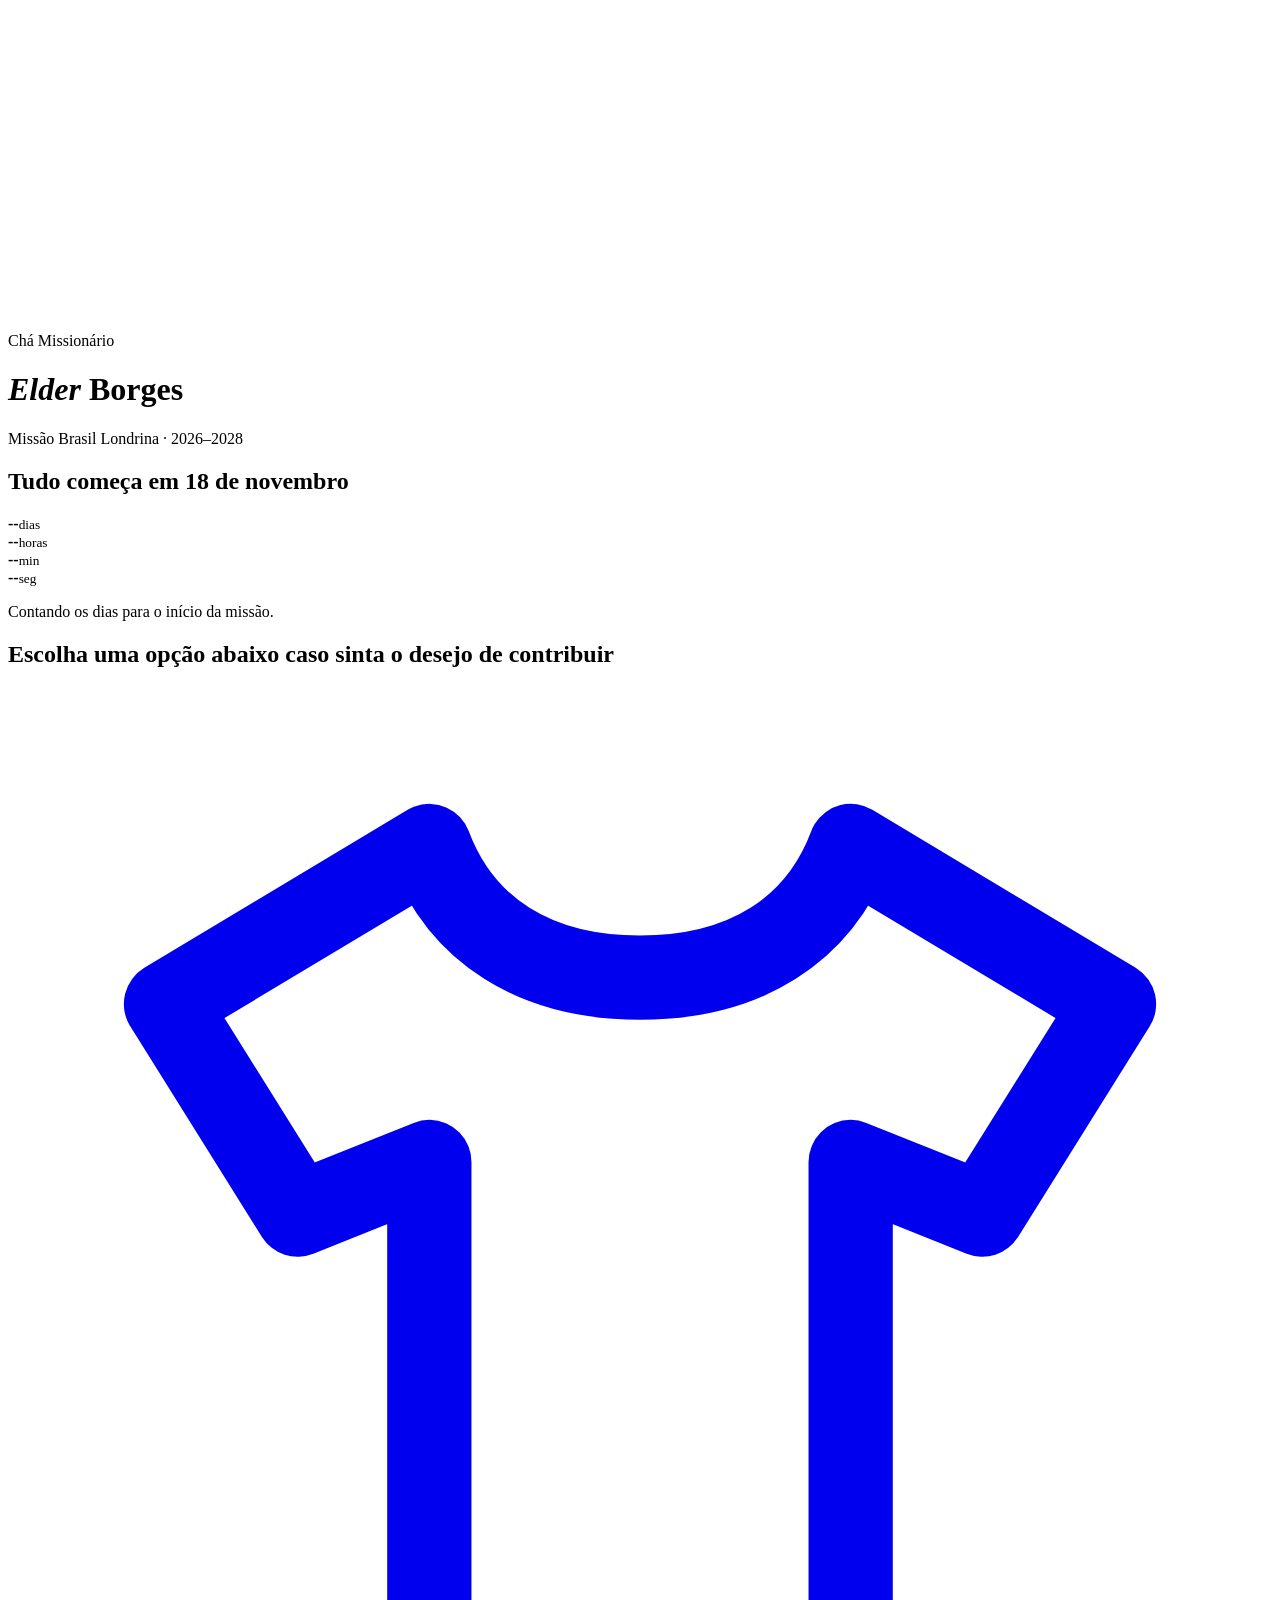
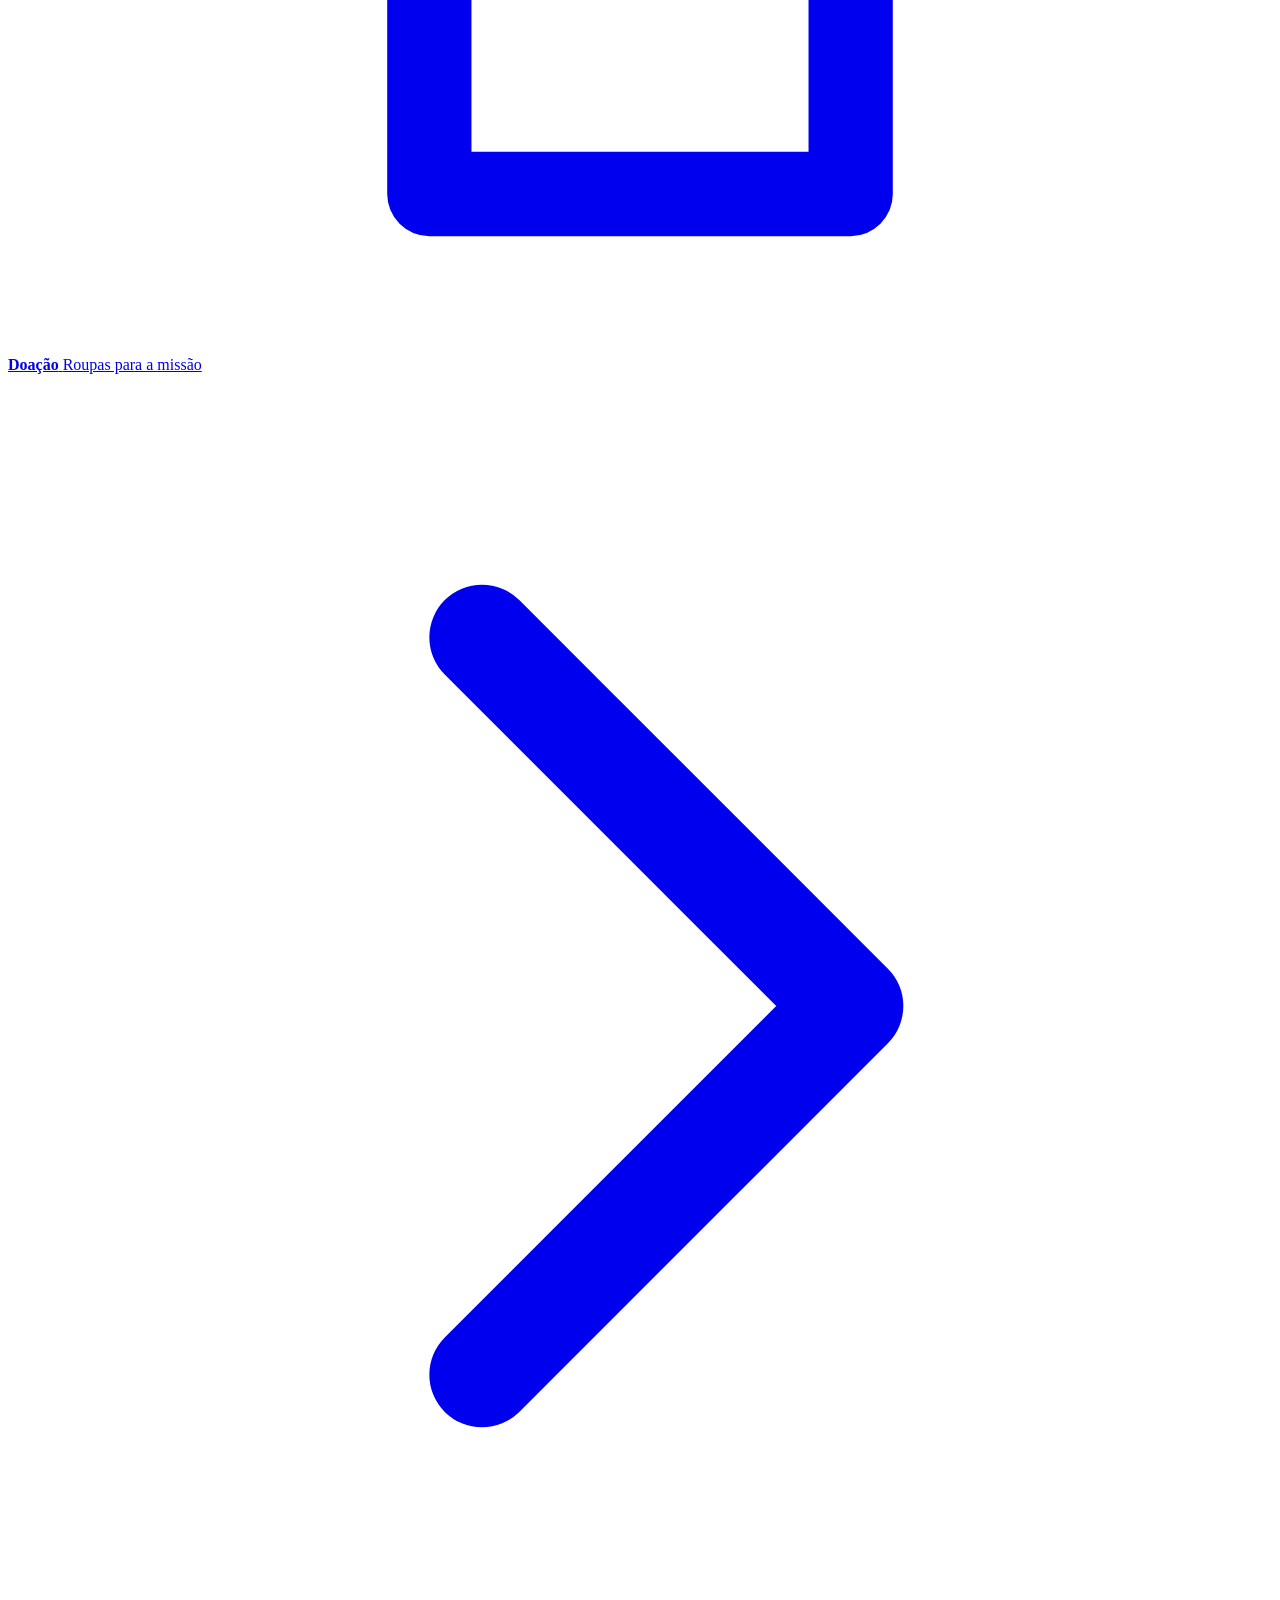
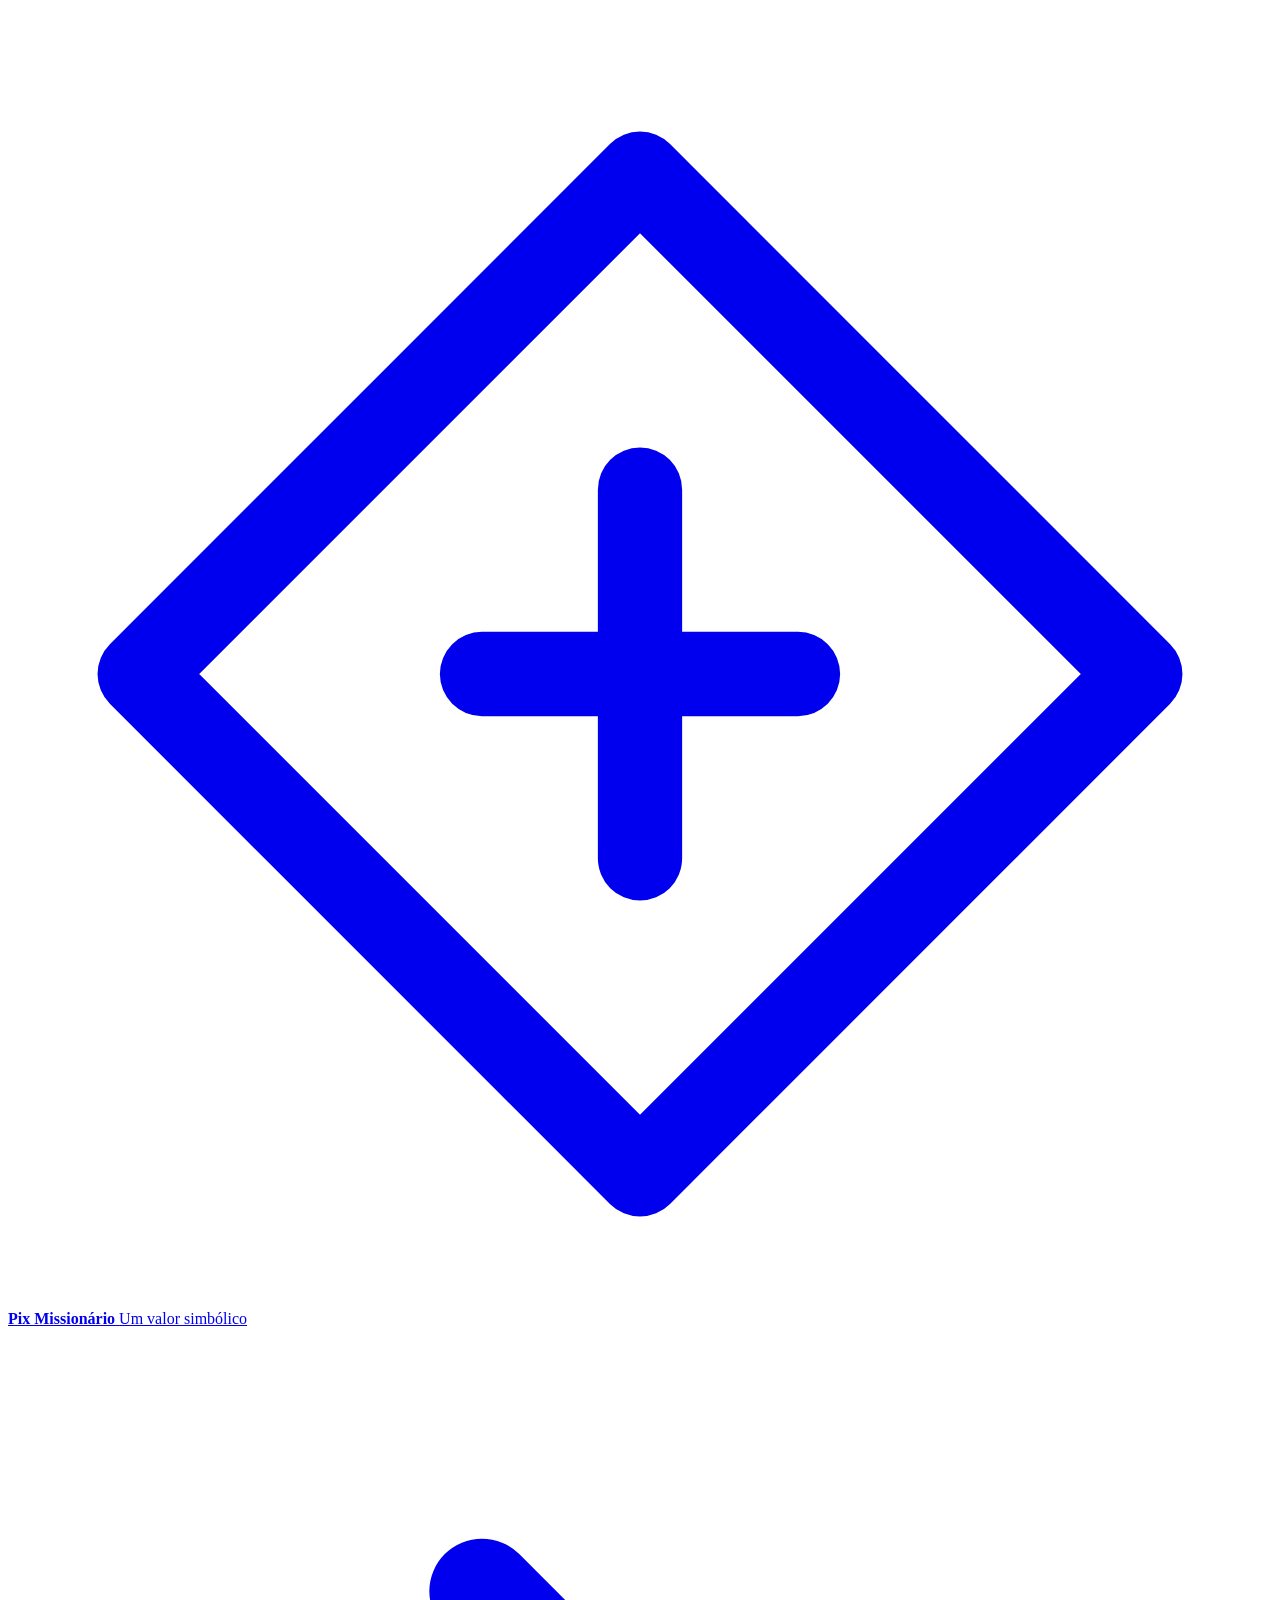
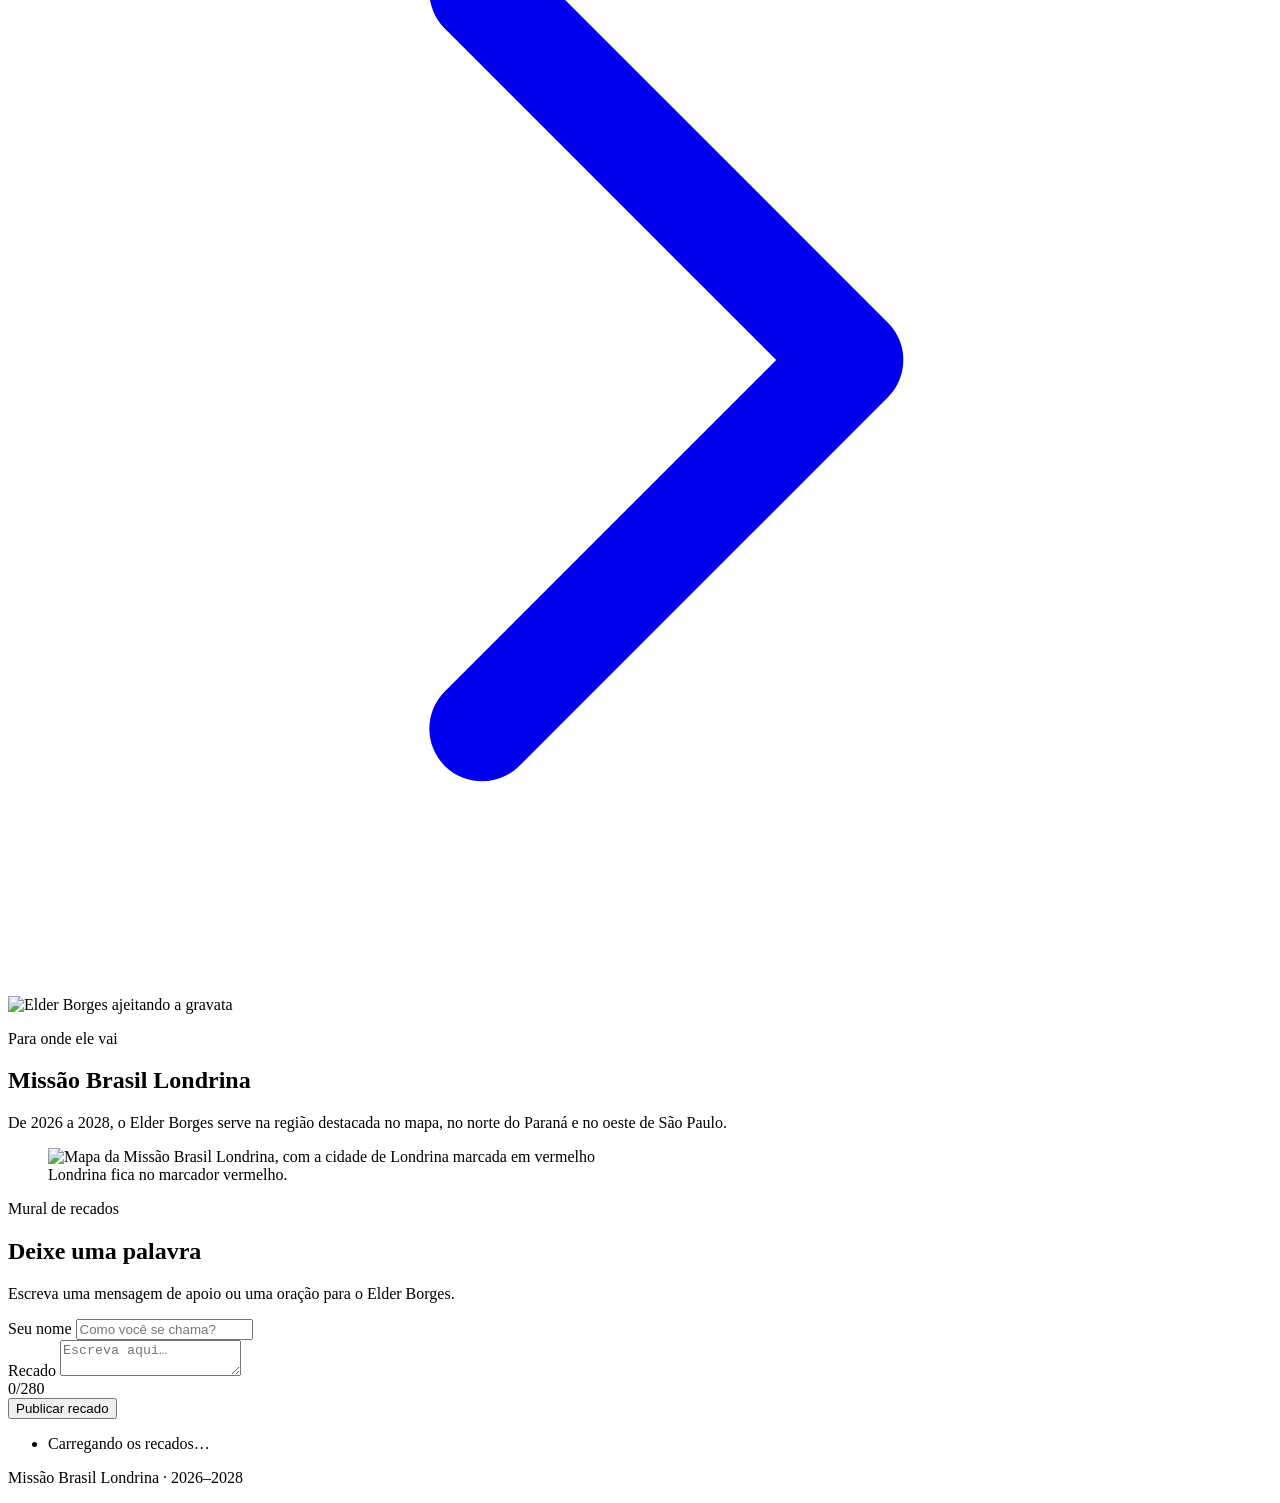
==== index.html @ 5feaba13 "Add files via upload" ====
<!doctype html>
<html lang="pt-BR">
<head>
<meta charset="utf-8">
<meta name="viewport" content="width=device-width, initial-scale=1, viewport-fit=cover">
<meta name="theme-color" content="#050918">
<meta name="description" content="Chá Missionário do Elder Borges — Missão Brasil Londrina 2026–2028.">
<title>Chá Missionário do Elder Borges</title>
<link rel="preconnect" href="https://fonts.googleapis.com">
<link rel="preconnect" href="https://fonts.gstatic.com" crossorigin>
<link href="https://fonts.googleapis.com/css2?family=Cormorant+Garamond:ital,wght@0,500;0,600;0,700;1,500;1,600&family=Figtree:wght@400;600;700&display=swap" rel="stylesheet">
<link rel="stylesheet" href="css/style.css">
</head>
<body>
<canvas id="ceu" aria-hidden="true"></canvas>

<main class="tela">

  <header class="heroi">
    <canvas id="globo" aria-hidden="true"></canvas>
    <div class="heroi-texto">
      <p class="eyebrow">Chá Missionário</p>
      <h1><em>Elder</em> <span>Borges</span></h1>
      <p class="sub">Missão Brasil Londrina · 2026–2028</p>
    </div>
  </header>

  <section class="cartao contagem" aria-labelledby="t-contagem">
    <h2 id="t-contagem">Tudo começa em 18 de novembro</h2>
    <div class="relogio" role="timer" aria-live="off">
      <div><b id="c-dias">--</b><small>dias</small></div>
      <div><b id="c-horas">--</b><small>horas</small></div>
      <div><b id="c-min">--</b><small>min</small></div>
      <div><b id="c-seg">--</b><small>seg</small></div>
    </div>
    <p id="c-msg">Contando os dias para o início da missão.</p>
  </section>

  <section class="escolha" aria-labelledby="t-escolha">
    <h2 class="chamada" id="t-escolha">Escolha uma opção abaixo caso sinta o desejo de contribuir</h2>

    <a class="opcao" href="doacao.html">
      <span class="icone" aria-hidden="true">
        <svg viewBox="0 0 24 24" fill="none" stroke="currentColor" stroke-width="1.6" stroke-linecap="round" stroke-linejoin="round"><path d="M8 3 3 6l2.5 4L8 9v12h8V9l2.5 1L21 6l-5-3c-.6 1.6-2 2.5-4 2.5S8.6 4.6 8 3z"/></svg>
      </span>
      <span>
        <strong>Doação</strong>
        <span class="sub">Roupas para a missão</span>
      </span>
      <svg class="seta" viewBox="0 0 24 24" fill="none" stroke="currentColor" stroke-width="2" stroke-linecap="round" stroke-linejoin="round" aria-hidden="true"><path d="m9 5 7 7-7 7"/></svg>
    </a>

    <a class="opcao" href="pix.html">
      <span class="icone" aria-hidden="true">
        <svg viewBox="0 0 24 24" fill="none" stroke="currentColor" stroke-width="1.6" stroke-linecap="round" stroke-linejoin="round"><path d="M12 2.5 21.5 12 12 21.5 2.5 12z"/><path d="M12 8.5v7M9 12h6"/></svg>
      </span>
      <span>
        <strong>Pix Missionário</strong>
        <span class="sub">Um valor simbólico</span>
      </span>
      <svg class="seta" viewBox="0 0 24 24" fill="none" stroke="currentColor" stroke-width="2" stroke-linecap="round" stroke-linejoin="round" aria-hidden="true"><path d="m9 5 7 7-7 7"/></svg>
    </a>
  </section>

  <section class="cartao missao" aria-labelledby="t-missao">
    <img class="arco" src="img/elder.jpg" width="640" height="800" alt="Elder Borges ajeitando a gravata">
    <p class="eyebrow">Para onde ele vai</p>
    <h2 id="t-missao">Missão Brasil Londrina</h2>
    <p class="lead">De 2026 a 2028, o Elder Borges serve na região destacada no mapa, no norte do Paraná e no oeste de São Paulo.</p>
    <figure class="mapa">
      <img src="img/mapa.jpg" width="640" height="709" loading="lazy" alt="Mapa da Missão Brasil Londrina, com a cidade de Londrina marcada em vermelho">
      <figcaption>Londrina fica no marcador vermelho.</figcaption>
    </figure>
  </section>

  <section class="cartao mural" id="mural" aria-labelledby="t-mural">
    <div>
      <p class="eyebrow">Mural de recados</p>
      <h2 class="secao" id="t-mural">Deixe uma palavra</h2>
    </div>
    <p class="lead">Escreva uma mensagem de apoio ou uma oração para o Elder Borges.</p>

    <form id="form-recado" autocomplete="off" novalidate>
      <div class="campo">
        <label for="r-nome">Seu nome</label>
        <input id="r-nome" name="nome" type="text" maxlength="40" placeholder="Como você se chama?" autocomplete="given-name" required>
      </div>
      <div class="campo">
        <label for="r-texto">Recado</label>
        <textarea id="r-texto" name="texto" maxlength="280" placeholder="Escreva aqui…" required></textarea>
        <div class="contador-texto"><span id="r-qtd">0</span>/280</div>
      </div>
      <button class="botao" type="submit" id="r-enviar">Publicar recado</button>
      <p class="aviso" id="r-aviso" role="status" aria-live="polite"></p>
    </form>

    <ul class="recados" id="lista-recados" aria-live="polite">
      <li class="vazio">Carregando os recados…</li>
    </ul>
  </section>

  <p class="rodape">Missão Brasil Londrina · 2026–2028</p>
</main>

<script src="js/sky.js"></script>
<script src="js/globe.js"></script>
<script type="module" src="js/home.js"></script>
</body>
</html>
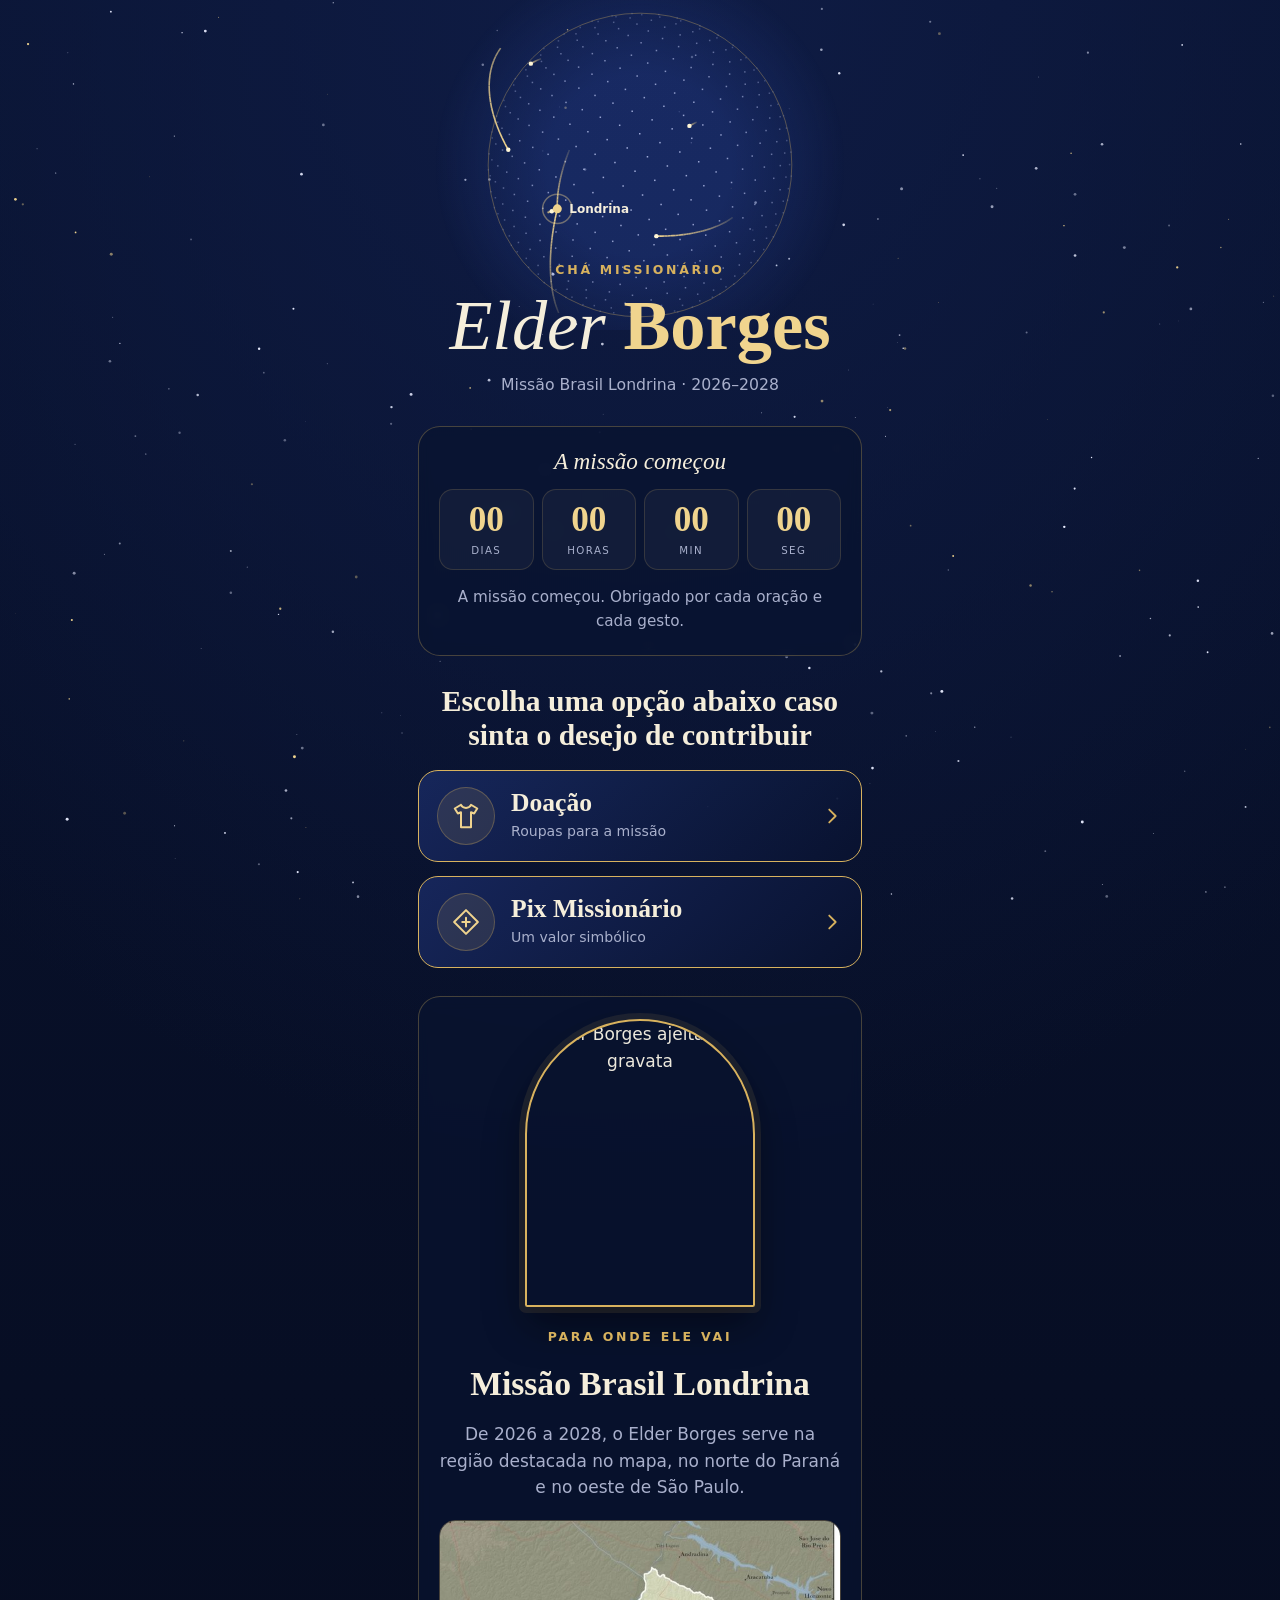
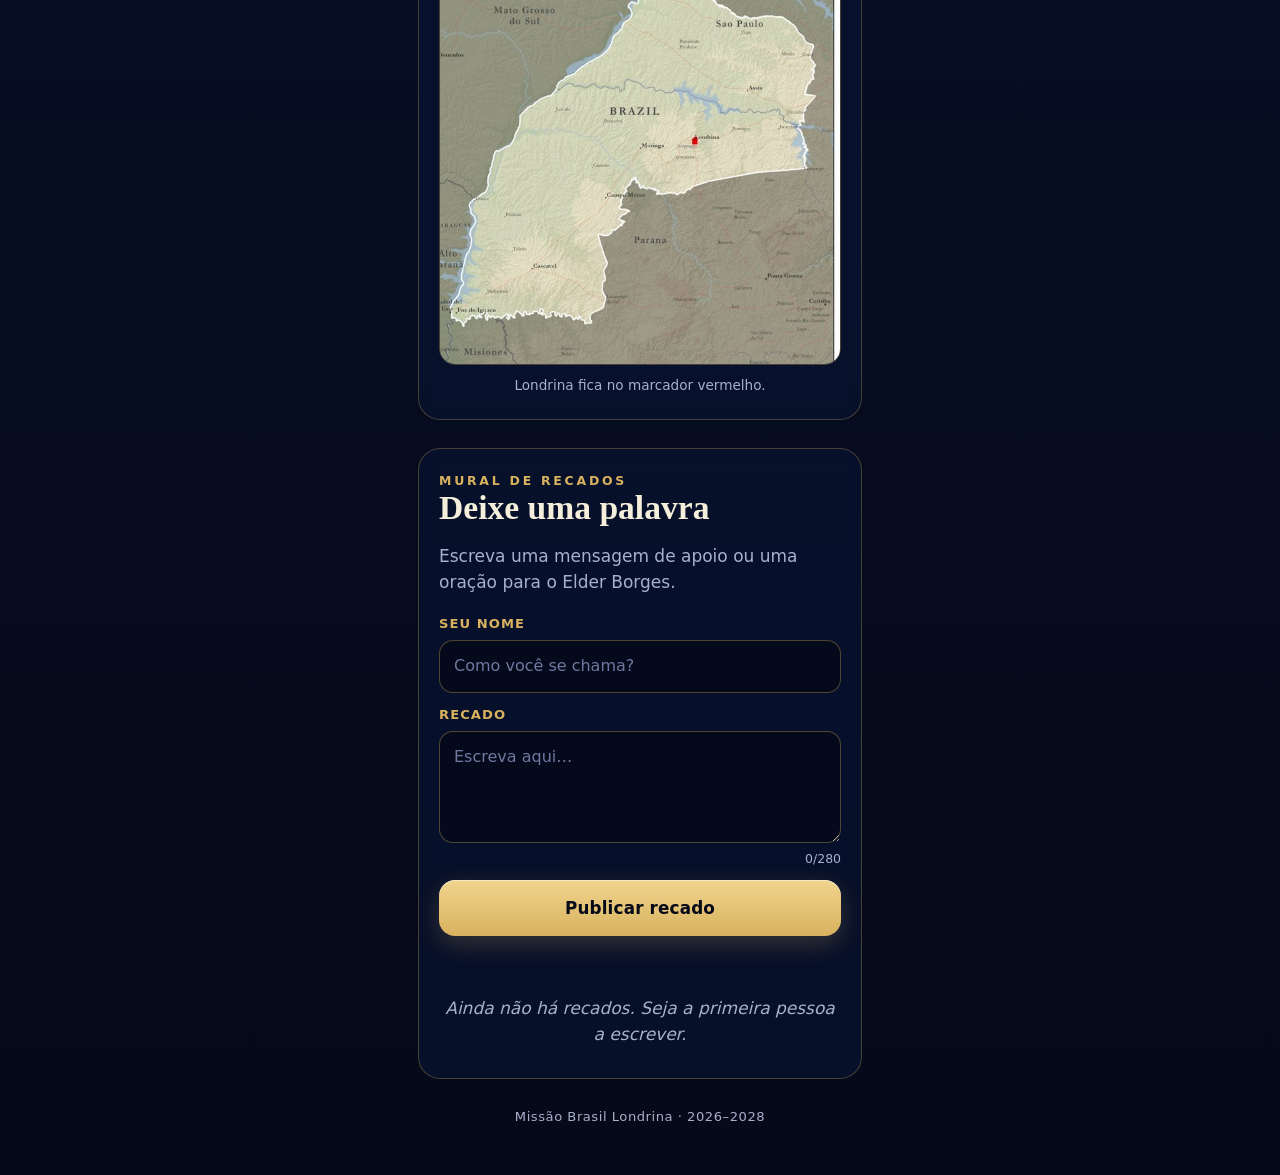
==== commit 1d33f7c3: "Update index.html" ====
--- a/index.html
+++ b/index.html
@@ -9,7 +9,7 @@
 <link rel="preconnect" href="https://fonts.googleapis.com">
 <link rel="preconnect" href="https://fonts.gstatic.com" crossorigin>
 <link href="https://fonts.googleapis.com/css2?family=Cormorant+Garamond:ital,wght@0,500;0,600;0,700;1,500;1,600&family=Figtree:wght@400;600;700&display=swap" rel="stylesheet">
-<link rel="stylesheet" href="css/style.css">
+<link rel="stylesheet" href="style.css">
 </head>
 <body>
 <canvas id="ceu" aria-hidden="true"></canvas>
@@ -68,7 +68,7 @@
     <h2 id="t-missao">Missão Brasil Londrina</h2>
     <p class="lead">De 2026 a 2028, o Elder Borges serve na região destacada no mapa, no norte do Paraná e no oeste de São Paulo.</p>
     <figure class="mapa">
-      <img src="img/mapa.jpg" width="640" height="709" loading="lazy" alt="Mapa da Missão Brasil Londrina, com a cidade de Londrina marcada em vermelho">
+      <img src="mapa.jpg" width="640" height="709" loading="lazy" alt="Mapa da Missão Brasil Londrina, com a cidade de Londrina marcada em vermelho">
       <figcaption>Londrina fica no marcador vermelho.</figcaption>
     </figure>
   </section>
@@ -102,8 +102,8 @@
   <p class="rodape">Missão Brasil Londrina · 2026–2028</p>
 </main>
 
-<script src="js/sky.js"></script>
-<script src="js/globe.js"></script>
-<script type="module" src="js/home.js"></script>
+<script src="sky.js"></script>
+<script src="globe.js"></script>
+<script type="module" src="home.js"></script>
 </body>
 </html>
--- a/style.css
+++ b/style.css
@@ -0,0 +1,417 @@
+/* Chá Missionário do Elder Borges — feito para celular.
+   Paleta: azul-noite e dourado. Tipografia: Cormorant Garamond (títulos) + Figtree (texto). */
+:root {
+  --n9: #050918;
+  --n8: #091330;
+  --n7: #0f1c45;
+  --n6: #192a62;
+  --ouro: #d8b25e;
+  --ouro-claro: #f0d48e;
+  --ouro-escuro: #9c7a2e;
+  --marfim: #f5eedb;
+  --texto: #ece8dc;
+  --suave: #a9b0cc;
+  --linha: rgba(216, 178, 94, 0.3);
+  --vidro: rgba(9, 19, 48, 0.74);
+  --serif: "Cormorant Garamond", "Iowan Old Style", Georgia, serif;
+  --sans: "Figtree", system-ui, -apple-system, "Segoe UI", Roboto, sans-serif;
+  --lado-e: max(18px, env(safe-area-inset-left, 0px));
+  --lado-d: max(18px, env(safe-area-inset-right, 0px));
+}
+
+*, *::before, *::after { box-sizing: border-box; }
+
+html {
+  background: var(--n9);
+  color-scheme: dark;
+  -webkit-text-size-adjust: 100%;
+}
+
+body {
+  margin: 0;
+  min-height: 100dvh;
+  font: 400 1.0625rem/1.55 var(--sans);
+  color: var(--texto);
+  background:
+    radial-gradient(120% 60% at 50% 0%, var(--n7) 0%, rgba(15, 28, 69, 0) 70%),
+    linear-gradient(180deg, var(--n8) 0%, var(--n9) 100%);
+  background-color: var(--n9);
+  -webkit-tap-highlight-color: transparent;
+  overflow-x: hidden;
+}
+
+#ceu {
+  position: fixed;
+  inset: 0;
+  width: 100%;
+  height: 100lvh;
+  z-index: 0;
+  pointer-events: none;
+}
+
+.tela {
+  position: relative;
+  z-index: 1;
+  max-width: 30rem;
+  margin: 0 auto;
+  padding-left: var(--lado-e);
+  padding-right: var(--lado-d);
+  padding-top: env(safe-area-inset-top, 0px);
+  padding-bottom: calc(48px + env(safe-area-inset-bottom, 0px));
+  display: flex;
+  flex-direction: column;
+  gap: 28px;
+}
+
+img { max-width: 100%; height: auto; display: block; }
+a { color: inherit; }
+
+h1, h2, h3 {
+  font-family: var(--serif);
+  font-weight: 600;
+  line-height: 1.05;
+  margin: 0;
+  text-wrap: balance;
+  color: var(--marfim);
+}
+p { margin: 0; }
+
+.eyebrow {
+  font-size: 0.78rem;
+  letter-spacing: 0.22em;
+  text-transform: uppercase;
+  color: var(--ouro);
+  font-weight: 600;
+}
+
+:focus-visible {
+  outline: 3px solid var(--ouro-claro);
+  outline-offset: 3px;
+  border-radius: 10px;
+}
+
+/* ---------- Topo com voltar ---------- */
+.topo {
+  display: flex;
+  align-items: center;
+  min-height: 56px;
+  padding-top: 8px;
+}
+.voltar {
+  display: inline-flex;
+  align-items: center;
+  gap: 8px;
+  min-height: 48px;
+  padding-right: 16px;
+  color: var(--ouro-claro);
+  text-decoration: none;
+  font-weight: 600;
+  font-size: 0.95rem;
+}
+.voltar svg { width: 20px; height: 20px; }
+
+/* ---------- Botões ---------- */
+.botao {
+  appearance: none;
+  border: 0;
+  width: 100%;
+  min-height: 56px;
+  padding: 14px 20px;
+  border-radius: 16px;
+  font: 700 1.05rem/1.2 var(--sans);
+  letter-spacing: 0.01em;
+  color: var(--n9);
+  background: linear-gradient(180deg, var(--ouro-claro), var(--ouro));
+  box-shadow: 0 8px 24px rgba(216, 178, 94, 0.22), inset 0 1px 0 rgba(255, 255, 255, 0.5);
+  cursor: pointer;
+  display: inline-flex;
+  align-items: center;
+  justify-content: center;
+  gap: 10px;
+  text-decoration: none;
+  transition: transform 0.15s ease, filter 0.15s ease;
+}
+.botao:active { transform: scale(0.98); filter: brightness(0.95); }
+.botao:disabled { opacity: 0.65; }
+.botao.vazado {
+  background: transparent;
+  color: var(--ouro-claro);
+  border: 1.5px solid var(--ouro);
+  box-shadow: none;
+}
+.botao.marcado {
+  background: rgba(216, 178, 94, 0.14);
+  color: var(--ouro-claro);
+  border: 1.5px solid var(--ouro);
+  box-shadow: none;
+}
+.botao svg { width: 22px; height: 22px; flex: none; }
+
+/* ---------- Cartão ---------- */
+.cartao {
+  background: var(--vidro);
+  -webkit-backdrop-filter: blur(6px);
+  backdrop-filter: blur(6px);
+  border: 1px solid var(--linha);
+  border-radius: 22px;
+  padding: 22px 20px;
+}
+
+h2.secao { font-size: 2.1rem; }
+.lead { color: var(--suave); }
+
+/* ---------- Início: herói com globo ---------- */
+.heroi {
+  margin-left: calc(-1 * var(--lado-e));
+  margin-right: calc(-1 * var(--lado-d));
+}
+.heroi canvas { width: 100%; height: 330px; display: block; }
+.heroi-texto {
+  position: relative;
+  margin-top: -70px;
+  text-align: center;
+  padding: 0 var(--lado-d) 0 var(--lado-e);
+  display: flex;
+  flex-direction: column;
+  align-items: center;
+  gap: 10px;
+}
+.heroi h1 { font-size: clamp(3.4rem, 17vw, 4.4rem); }
+.heroi h1 em { font-style: italic; font-weight: 500; color: var(--marfim); }
+.heroi h1 span { color: var(--ouro-claro); }
+.heroi .sub { color: var(--suave); font-size: 0.98rem; }
+
+/* Contagem regressiva */
+.contagem { text-align: center; display: grid; gap: 16px; }
+.contagem h2 { font-size: 1.45rem; font-weight: 500; font-style: italic; }
+.relogio { display: grid; grid-template-columns: repeat(4, 1fr); gap: 8px; }
+.relogio div {
+  background: rgba(255, 255, 255, 0.04);
+  border: 1px solid rgba(216, 178, 94, 0.18);
+  border-radius: 14px;
+  padding: 12px 2px 10px;
+}
+.relogio b {
+  display: block;
+  font: 600 2.2rem/1 var(--serif);
+  color: var(--ouro-claro);
+  font-variant-numeric: tabular-nums;
+}
+.relogio small {
+  display: block;
+  margin-top: 6px;
+  font-size: 0.64rem;
+  letter-spacing: 0.14em;
+  text-transform: uppercase;
+  color: var(--suave);
+}
+.contagem p { color: var(--suave); font-size: 0.95rem; }
+
+/* Escolha */
+.escolha { display: grid; gap: 14px; }
+.chamada {
+  font-family: var(--serif);
+  font-size: 1.85rem;
+  line-height: 1.15;
+  text-align: center;
+  color: var(--marfim);
+  text-wrap: balance;
+  padding: 0 4px 4px;
+}
+.opcao {
+  display: grid;
+  grid-template-columns: 58px 1fr 22px;
+  align-items: center;
+  gap: 16px;
+  min-height: 92px;
+  padding: 16px 18px;
+  text-decoration: none;
+  background: linear-gradient(135deg, rgba(25, 42, 98, 0.85), rgba(9, 19, 48, 0.85));
+  border: 1.5px solid var(--ouro);
+  border-radius: 20px;
+  transition: transform 0.15s ease;
+}
+.opcao:active { transform: scale(0.98); }
+.opcao .icone {
+  width: 58px; height: 58px;
+  border-radius: 50%;
+  display: grid; place-items: center;
+  background: rgba(216, 178, 94, 0.12);
+  border: 1px solid var(--linha);
+  color: var(--ouro-claro);
+}
+.opcao .icone svg { width: 30px; height: 30px; }
+.opcao strong { display: block; font: 600 1.6rem/1.05 var(--serif); color: var(--marfim); }
+.opcao span.sub { display: block; font-size: 0.88rem; color: var(--suave); margin-top: 4px; }
+.opcao .seta { color: var(--ouro); width: 22px; height: 22px; }
+
+/* Missão */
+.missao { display: grid; gap: 20px; justify-items: center; text-align: center; }
+.arco {
+  width: min(58%, 230px);
+  aspect-ratio: 4 / 5;
+  object-fit: cover;
+  border-radius: 999px 999px 20px 20px;
+  border: 2px solid var(--ouro);
+  box-shadow: 0 0 0 6px rgba(216, 178, 94, 0.1), 0 18px 40px rgba(0, 0, 0, 0.45);
+}
+.missao h2 { font-size: 2.1rem; }
+.mapa { width: 100%; display: grid; gap: 10px; }
+.mapa img { width: 100%; border-radius: 16px; border: 1px solid var(--linha); }
+.mapa figcaption { font-size: 0.85rem; color: var(--suave); }
+.mapa { margin: 0; }
+
+/* Mural */
+.mural { display: grid; gap: 18px; scroll-margin-top: 16px; }
+.mural form { display: grid; gap: 12px; }
+.campo { display: grid; gap: 6px; }
+.campo label { font-size: 0.82rem; letter-spacing: 0.08em; text-transform: uppercase; color: var(--ouro); font-weight: 600; }
+.campo input, .campo textarea {
+  width: 100%;
+  font: 400 1rem/1.4 var(--sans); /* 16px evita zoom automático no iPhone */
+  color: var(--marfim);
+  background: rgba(5, 9, 24, 0.7);
+  border: 1.5px solid rgba(216, 178, 94, 0.35);
+  border-radius: 14px;
+  padding: 14px;
+  min-height: 52px;
+}
+.campo textarea { min-height: 112px; resize: vertical; }
+.campo input::placeholder, .campo textarea::placeholder { color: #6f78a0; }
+.campo input:focus, .campo textarea:focus { outline: none; border-color: var(--ouro-claro); box-shadow: 0 0 0 3px rgba(240, 212, 142, 0.2); }
+.contador-texto { text-align: right; font-size: 0.78rem; color: var(--suave); }
+.aviso { min-height: 1.4em; font-size: 0.92rem; color: var(--ouro-claro); }
+.aviso.erro { color: #ffb4a8; }
+.recados { display: grid; gap: 12px; list-style: none; margin: 0; padding: 0; }
+.recado {
+  background: rgba(255, 255, 255, 0.04);
+  border: 1px solid rgba(216, 178, 94, 0.18);
+  border-radius: 16px;
+  padding: 14px 16px;
+  display: grid;
+  gap: 6px;
+}
+.recado p { overflow-wrap: anywhere; }
+.recado header { display: flex; justify-content: space-between; align-items: baseline; gap: 12px; }
+.recado strong { font: 600 1.25rem/1.1 var(--serif); color: var(--ouro-claro); overflow-wrap: anywhere; }
+.recado time { font-size: 0.78rem; color: var(--suave); white-space: nowrap; }
+.vazio { text-align: center; color: var(--suave); padding: 8px 0; font-style: italic; }
+
+.rodape { text-align: center; font-size: 0.82rem; color: var(--suave); letter-spacing: 0.04em; }
+
+/* ---------- Páginas internas ---------- */
+.cabeca { display: grid; gap: 12px; text-align: center; justify-items: center; }
+.cabeca h1 { font-size: clamp(2.6rem, 13vw, 3.4rem); }
+.cabeca h1 span { color: var(--ouro-claro); }
+
+.aviso-roupas {
+  font-family: var(--serif);
+  font-size: 1.4rem;
+  line-height: 1.25;
+  text-align: center;
+  color: var(--marfim);
+  padding: 20px;
+  border: 1px solid var(--linha);
+  border-radius: 20px;
+  background: linear-gradient(180deg, rgba(216, 178, 94, 0.1), rgba(216, 178, 94, 0.02));
+}
+.aviso-roupas b { color: var(--ouro-claro); font-weight: 600; }
+
+/* Itens */
+.itens { display: grid; gap: 16px; list-style: none; margin: 0; padding: 0; }
+.item {
+  display: grid;
+  grid-template-columns: 96px 1fr;
+  grid-template-areas: "foto info" "acao acao";
+  gap: 14px 16px;
+  align-items: center;
+  background: var(--vidro);
+  border: 1px solid var(--linha);
+  border-radius: 22px;
+  padding: 16px;
+}
+.item .foto {
+  grid-area: foto;
+  width: 96px; height: 96px;
+  background: #fff;
+  border-radius: 16px;
+  display: flex; align-items: center; justify-content: center;
+  padding: 8px;
+  overflow: hidden;
+}
+.item .foto img { max-width: 100%; max-height: 100%; width: auto; height: auto; object-fit: contain; }
+.item .info { grid-area: info; display: grid; gap: 8px; min-width: 0; }
+.item h3 { font-size: 1.4rem; line-height: 1.05; }
+.item .nota { font-size: 0.88rem; color: var(--suave); line-height: 1.35; }
+.pilula {
+  justify-self: start;
+  display: inline-flex;
+  align-items: center;
+  gap: 8px;
+  padding: 6px 10px;
+  border-radius: 999px;
+  background: rgba(216, 178, 94, 0.13);
+  border: 1px solid var(--linha);
+  font-size: 0.82rem;
+  white-space: nowrap;
+  color: var(--texto);
+}
+.pilula b { font: 600 1.2rem/1 var(--serif); color: var(--ouro-claro); font-variant-numeric: tabular-nums; }
+.item .botao { grid-area: acao; }
+
+.fecho { display: grid; gap: 16px; text-align: center; justify-items: center; }
+.fecho .total { font: 600 1.15rem/1.3 var(--serif); color: var(--ouro-claro); }
+.fecho p { color: var(--suave); }
+.fecho .acoes { display: grid; gap: 12px; width: 100%; }
+
+/* Pix */
+.livro { width: 92px; border-radius: 6px; box-shadow: 0 14px 30px rgba(0, 0, 0, 0.5), 0 0 0 1px var(--linha); }
+.pix-caixa {
+  display: grid;
+  gap: 14px;
+  padding: 22px 20px;
+  border-radius: 22px;
+  border: 1.5px solid var(--ouro);
+  background: linear-gradient(160deg, rgba(25, 42, 98, 0.88), rgba(9, 19, 48, 0.9));
+  box-shadow: 0 0 40px rgba(216, 178, 94, 0.12);
+}
+.pix-caixa .rotulo { font-size: 0.74rem; letter-spacing: 0.2em; text-transform: uppercase; color: var(--ouro); font-weight: 600; }
+.chave {
+  font: 600 2.1rem/1.1 var(--serif);
+  color: var(--marfim);
+  font-variant-numeric: tabular-nums;
+  user-select: all;
+  -webkit-user-select: all;
+}
+.pix-caixa dl { margin: 0; display: grid; gap: 10px; }
+.pix-caixa dl div { display: flex; justify-content: space-between; gap: 16px; padding-top: 10px; border-top: 1px solid rgba(216, 178, 94, 0.2); }
+.pix-caixa dt { color: var(--suave); font-size: 0.9rem; }
+.pix-caixa dd { margin: 0; font-weight: 600; text-align: right; }
+
+.versiculo { display: grid; gap: 14px; justify-items: center; text-align: center; }
+.versiculo blockquote { margin: 0; display: grid; gap: 10px; font: italic 500 1.5rem/1.25 var(--serif); color: var(--marfim); text-wrap: balance; }
+.versiculo cite { font: 600 0.8rem/1 var(--sans); letter-spacing: 0.18em; text-transform: uppercase; color: var(--ouro); font-style: normal; }
+
+/* Aviso rápido */
+.toast {
+  position: fixed;
+  left: 50%;
+  bottom: calc(24px + env(safe-area-inset-bottom, 0px));
+  transform: translate(-50%, 20px);
+  opacity: 0;
+  pointer-events: none;
+  z-index: 10;
+  max-width: calc(100% - 36px);
+  padding: 14px 20px;
+  border-radius: 999px;
+  background: var(--marfim);
+  color: var(--n9);
+  font-weight: 700;
+  box-shadow: 0 10px 30px rgba(0, 0, 0, 0.5);
+  transition: opacity 0.25s ease, transform 0.25s ease;
+}
+.toast.visivel { opacity: 1; transform: translate(-50%, 0); }
+
+@media (prefers-reduced-motion: reduce) {
+  * { transition: none !important; animation: none !important; }
+}
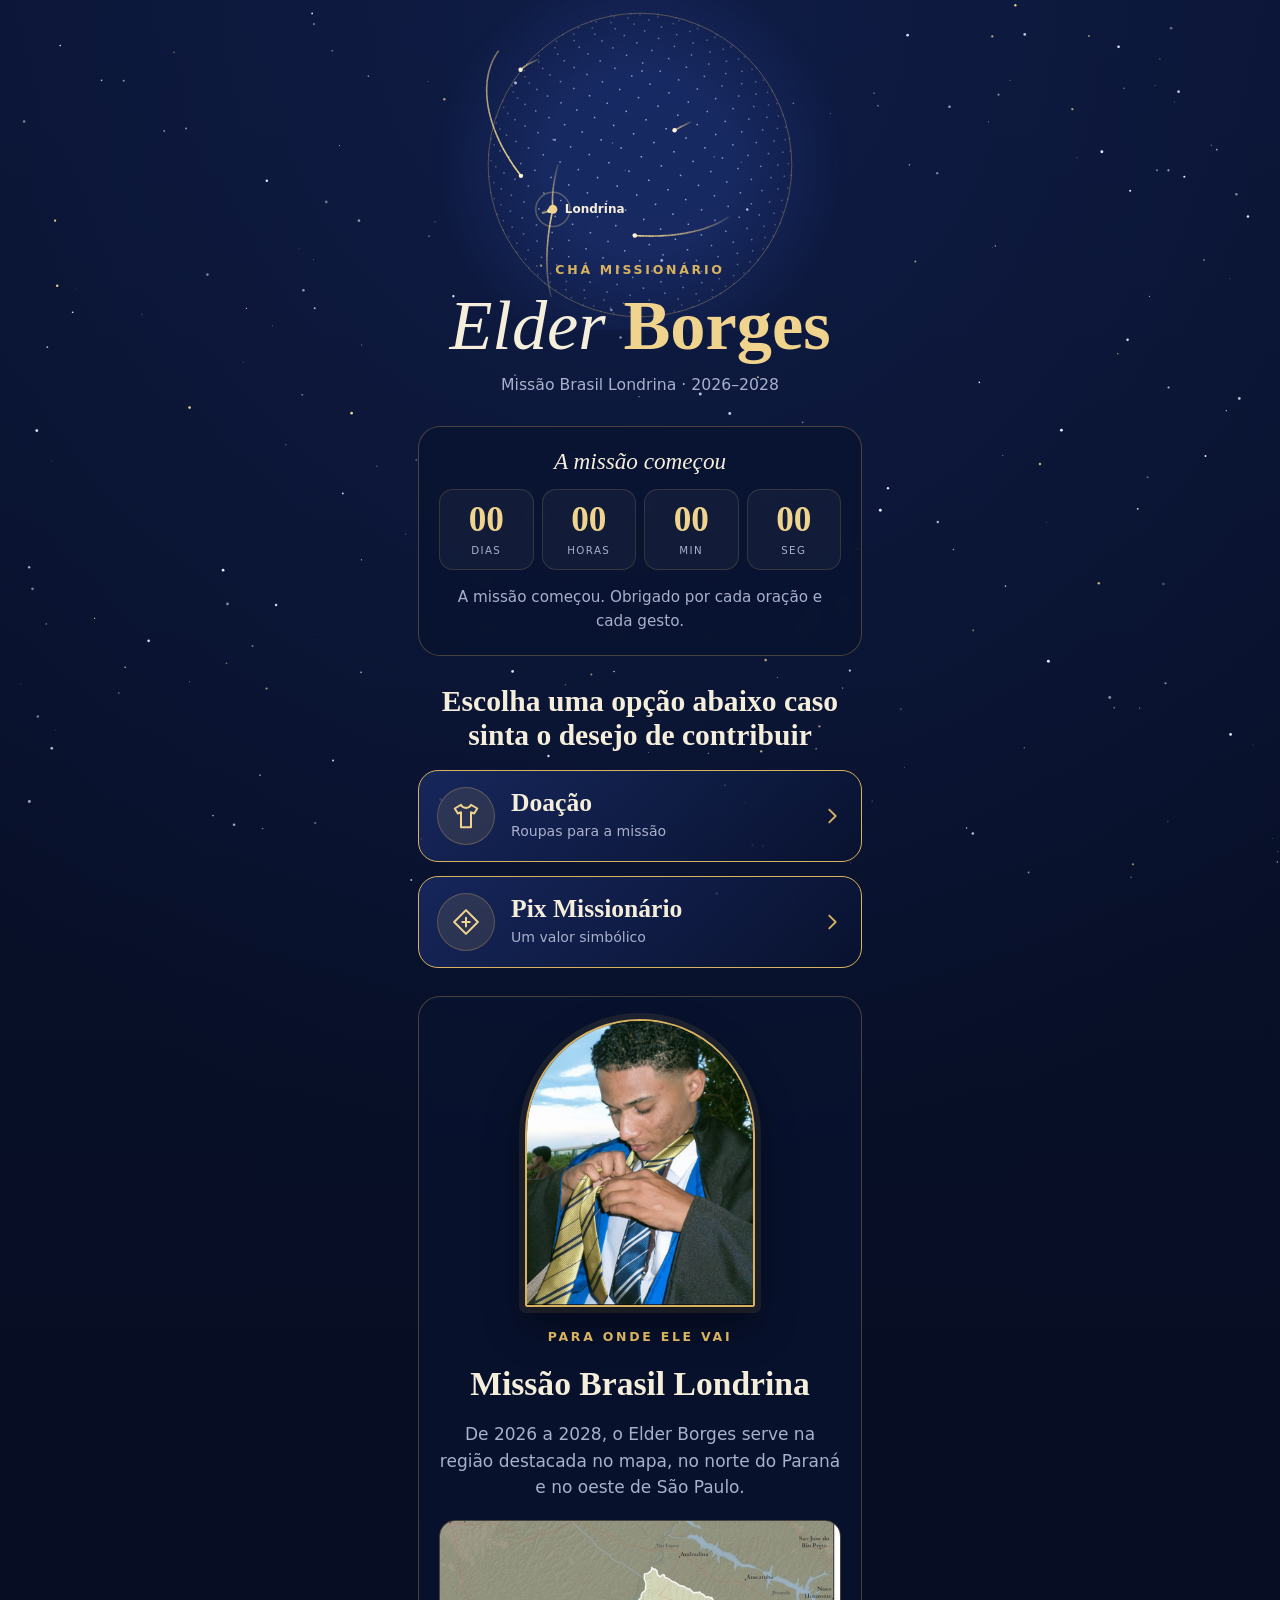
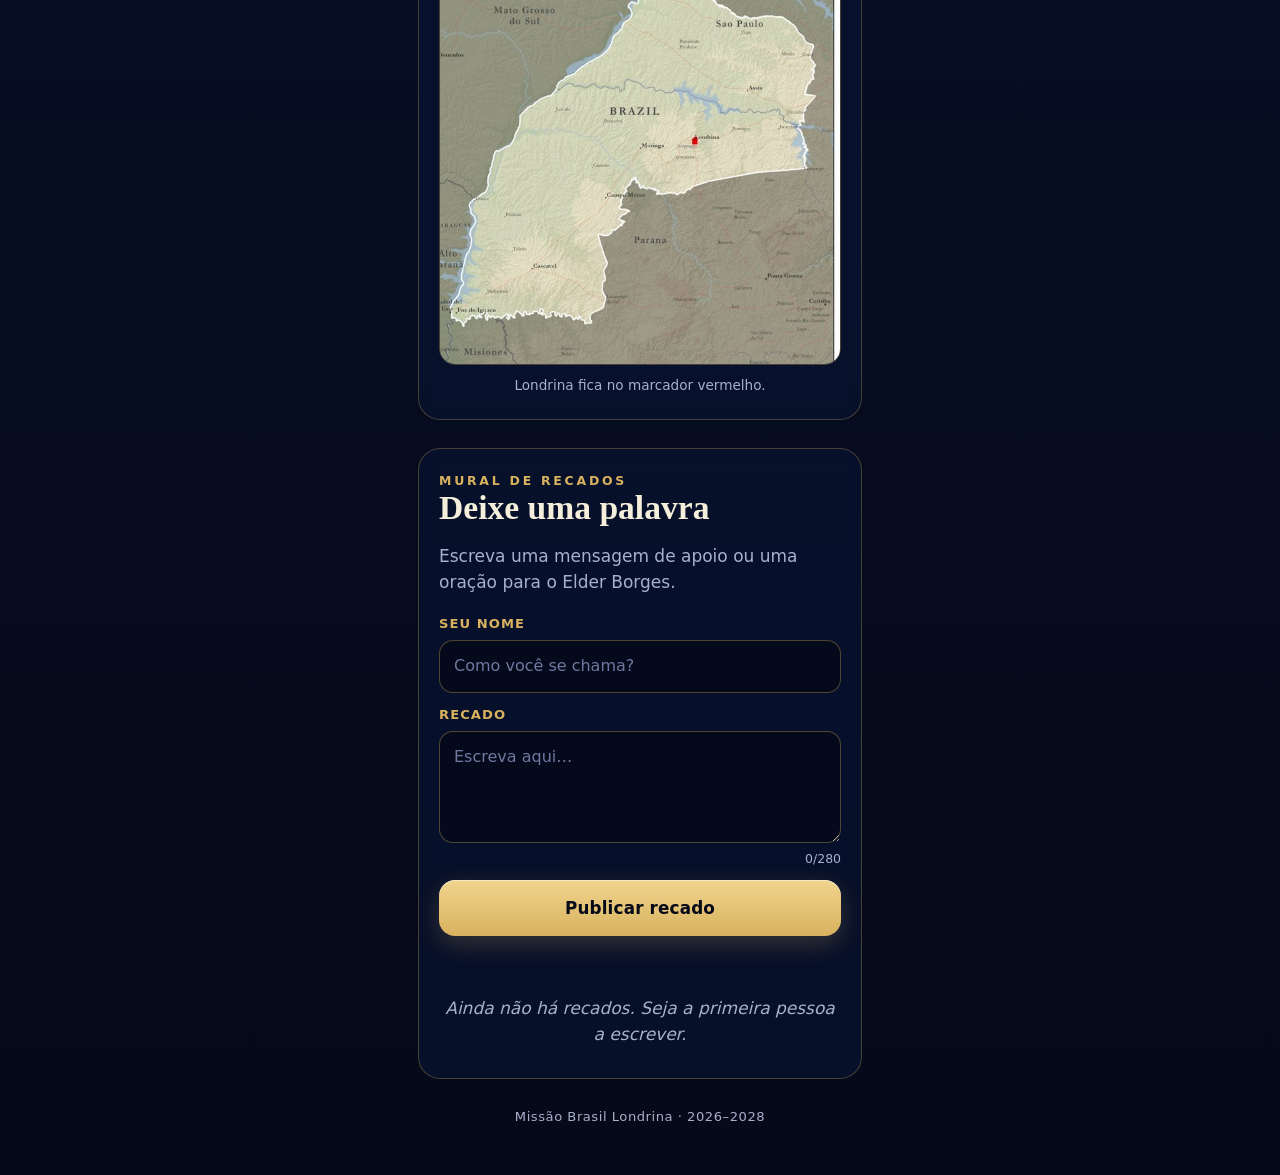
==== commit ec2e198b: "Update index.html" ====
--- a/index.html
+++ b/index.html
@@ -63,7 +63,7 @@
   </section>
 
   <section class="cartao missao" aria-labelledby="t-missao">
-    <img class="arco" src="img/elder.jpg" width="640" height="800" alt="Elder Borges ajeitando a gravata">
+    <img class="arco" src="elder.jpg" width="640" height="800" alt="Elder Borges ajeitando a gravata">
     <p class="eyebrow">Para onde ele vai</p>
     <h2 id="t-missao">Missão Brasil Londrina</h2>
     <p class="lead">De 2026 a 2028, o Elder Borges serve na região destacada no mapa, no norte do Paraná e no oeste de São Paulo.</p>
